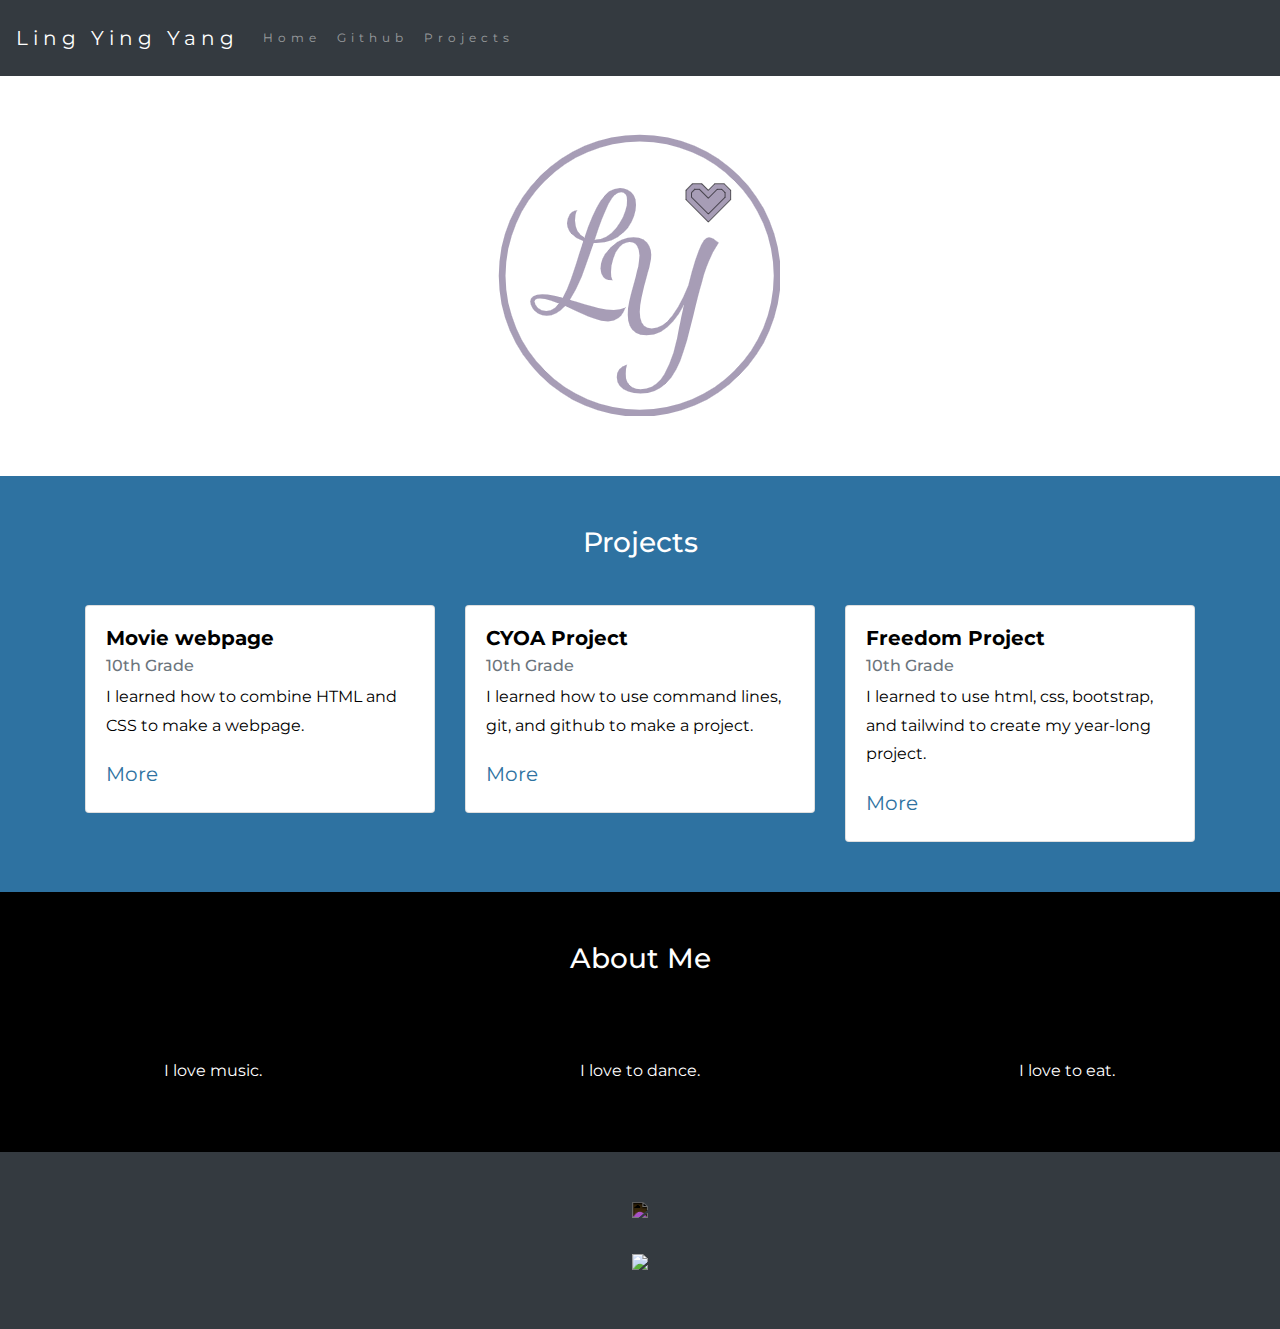
==== index.html @ 585fb7e0 "change name" ====
<!DOCTYPE html>
<html lang="en">

<head>
    <title class="owner-name">#</title>
    <meta charset="utf-8">
    <meta name="viewport" content="width=device-width, initial-scale=1">
    <link rel="stylesheet" href="https://stackpath.bootstrapcdn.com/bootstrap/4.3.1/css/bootstrap.min.css">
    <link href="https://fonts.googleapis.com/css?family=Montserrat" rel="stylesheet">
    <link rel="stylesheet" href="style.css" type="text/css">
    <script src="https://code.jquery.com/jquery-3.3.1.slim.min.js"></script>
    <script src="https://cdnjs.cloudflare.com/ajax/libs/popper.js/1.14.7/umd/popper.min.js"></script>
    <script src="https://stackpath.bootstrapcdn.com/bootstrap/4.3.1/js/bootstrap.min.js"></script>

</head>

<body>

    <!-- Navbar -->

    <nav class="navbar navbar-expand-lg navbar-dark bg-dark">
        <a class="navbar-brand owner-name" href="#"></a>
        <button class="navbar-toggler" type="button" data-toggle="collapse" data-target="#navbarSupportedContent" aria-controls="navbarSupportedContent" aria-expanded="false" aria-label="Toggle navigation">
            <span class="navbar-toggler-icon"></span>
        </button>

        <div class="collapse navbar-collapse" id="navbarSupportedContent">
            <ul class="navbar-nav mr-auto">
                <li class="nav-item">
                    <a class="nav-link" href="index.html">Home</a>
                </li>
                <li class="nav-item">
                    <a class="nav-link" href="#" id="github" target="_blank">Github</a>
                </li>
                <li class="nav-item">
                    <a class="nav-link" href="#projects">Projects</a>
                </li>
            </ul>
        </div>
    </nav>

    <!-- First Container -->
    <div class="container-fluid bg-1 text-center">
        <!--<h1 class="margin">Name</h1>-->
        <img src="img/lingying-logo.png" class="img-fluid" alt="Logo" id="logo">
    </div>

    <!-- Second Container -->
    <div class="container-fluid bg-2 text-center" id="projects">
        <h3 class="margin">Projects</h3>

        <div class="container">
            <div class="row">

                <!--
                <div class="col-sm-4">
                    <div class="card">
                        <div class="card-body">
                            <h5 class="card-title">Project Name</h5>
                            <h6 class="card-subtitle mb-2 text-muted">10th Grade</h6>
                            <p class="card-text">A brief explanation of the project.</p>
                            <a href="#" class="card-link">More</a>
                        </div>
                    </div>
                </div>
                -->
                
                <div class="col-sm-4">
                    <div class="card">
                        <div class="card-body">
                            <h5 class="card-title">Movie webpage</h5>
                            <h6 class="card-subtitle mb-2 text-muted">10th Grade</h6>
                            <p class="card-text">I learned how to combine HTML and CSS to make a webpage.</p>
                            <a href="projects/movie-webpage1.html" class="card-link">More</a>
                        </div>
                    </div>
                </div>
                
                <div class="col-sm-4">
                    <div class="card">
                        <div class="card-body">
                            <h5 class="card-title">CYOA Project</h5>
                            <h6 class="card-subtitle mb-2 text-muted">10th Grade</h6>
                            <p class="card-text">I learned how to use command lines, git, and github to make a project.</p>
                            <a href="projects/cyoa.html" class="card-link">More</a>
                        </div>
                    </div>
                </div>
                
                <div class="col-sm-4">
                    <div class="card">
                        <div class="card-body">
                            <h5 class="card-title">Freedom Project</h5>
                            <h6 class="card-subtitle mb-2 text-muted">10th Grade</h6>
                            <p class="card-text">I learned to use html, css, bootstrap, and tailwind to create my year-long project.</p>
                            <a href="projects/sep10-fp.html" class="card-link">More</a>
                        </div>
                    </div>
                </div>

            </div>
        </div>
        </a>
    </div>

    <!-- Third Container (Grid) -->
    <div class="container-fluid bg-3 text-center">
        <h3 class="margin">About Me</h3><br>
        <div class="row">
            <div class="col-sm-4">
                <p>I love music.</p>
            </div>
            <div class="col-sm-4">
                <p>I love to dance.</p>
            </div>
            <div class="col-sm-4">
                <p>I love to eat.</p>
            </div>
        </div>
    </div>

    <!-- Footer -->
    <footer class="container-fluid bg-4 text-center">
        <a href="#" target="_blank" id="fork"><img src="img/fork.png"></a><br>
        <a href="https://hstatsep.github.io" target="_blank"><img src="https://hstatsep.github.io/img/hstatsep-logo-small.png" id="sep"></a>
    </footer>


    <script src="script.js"></script>
</body>

</html>
---- style.css ----
html, body {
    height: 100%;
}

body {
    font: 20px Montserrat, sans-serif;
    line-height: 1.8;
    color: #f5f6f7;
}

p {
    font-size: 16px;
}

a {
    color: #2e72a1;
}

#logo, .project-img {
    max-height: 300px;
}

#fork img{
    height: 25px;
    margin-bottom: 25px;
    filter: invert(1);
}

#sep {
    height: 75px;
}

.margin {
    margin-bottom: 45px;
}

.bg-1 {
    background-color: #ffffff; /* White */
    color: #555555;
}

.bg-2 {
    background-color: #2e72a1; /* Blue */
    color: #ffffff;
}

.card {
    color: black;
    text-align: left;
}

.card-title {
    font-weight: 700;
}

.bg-3 {
    background-color: #000000; /* Black */
    color: #ffffff;
}

.bg-4 {
    background-color: #343a40; /* Dark Gray */
    color: #fff;
}

.container-fluid {
    padding-top: 50px;
    padding-bottom: 50px;
}

.navbar {
    padding-top: 15px;
    padding-bottom: 15px;
    border: 0;
    border-radius: 0;
    margin-bottom: 0;
    font-size: 12px;
    letter-spacing: 5px;
}

.navbar-nav li a:hover {
    color: #2e72a1 !important;
}
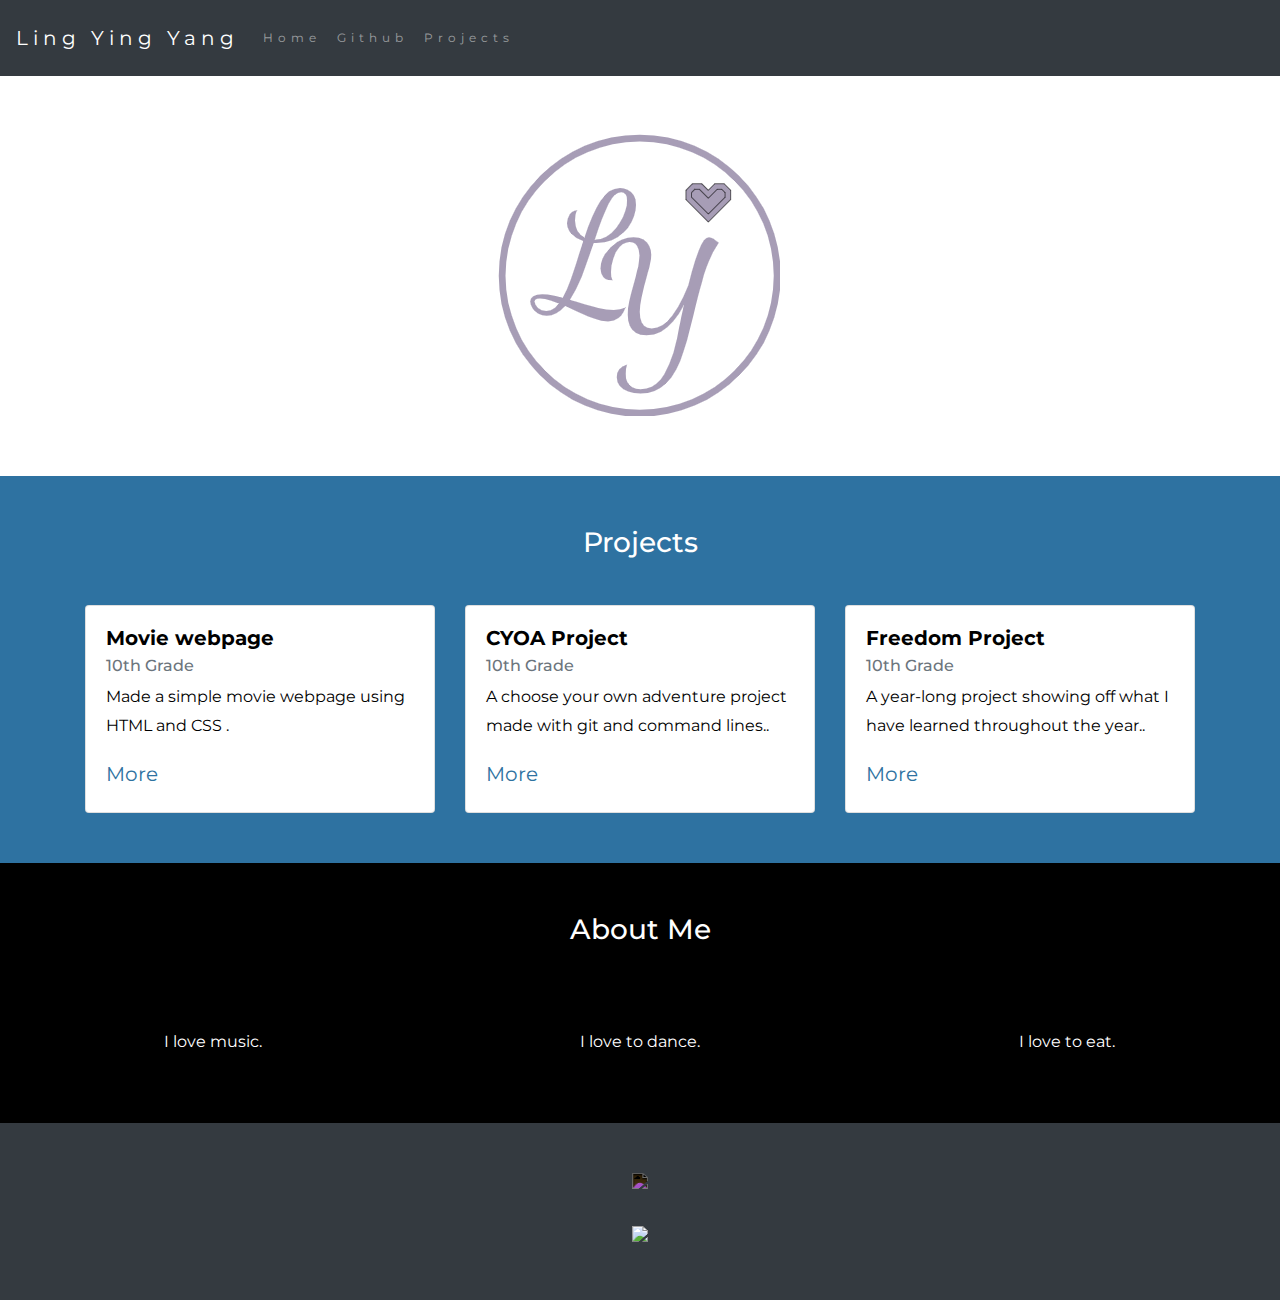
==== commit 02388cbc: "fix blog" ====
--- a/index.html
+++ b/index.html
@@ -70,7 +70,7 @@
                         <div class="card-body">
                             <h5 class="card-title">Movie webpage</h5>
                             <h6 class="card-subtitle mb-2 text-muted">10th Grade</h6>
-                            <p class="card-text">I learned how to combine HTML and CSS to make a webpage.</p>
+                            <p class="card-text"> Made a simple movie webpage using HTML and CSS .</p>
                             <a href="projects/movie-webpage1.html" class="card-link">More</a>
                         </div>
                     </div>
@@ -81,7 +81,7 @@
                         <div class="card-body">
                             <h5 class="card-title">CYOA Project</h5>
                             <h6 class="card-subtitle mb-2 text-muted">10th Grade</h6>
-                            <p class="card-text">I learned how to use command lines, git, and github to make a project.</p>
+                            <p class="card-text">A choose your own adventure project made with git and command lines..</p>
                             <a href="projects/cyoa.html" class="card-link">More</a>
                         </div>
                     </div>
@@ -92,7 +92,7 @@
                         <div class="card-body">
                             <h5 class="card-title">Freedom Project</h5>
                             <h6 class="card-subtitle mb-2 text-muted">10th Grade</h6>
-                            <p class="card-text">I learned to use html, css, bootstrap, and tailwind to create my year-long project.</p>
+                            <p class="card-text">A year-long project showing off what I have learned throughout the year..</p>
                             <a href="projects/sep10-fp.html" class="card-link">More</a>
                         </div>
                     </div>
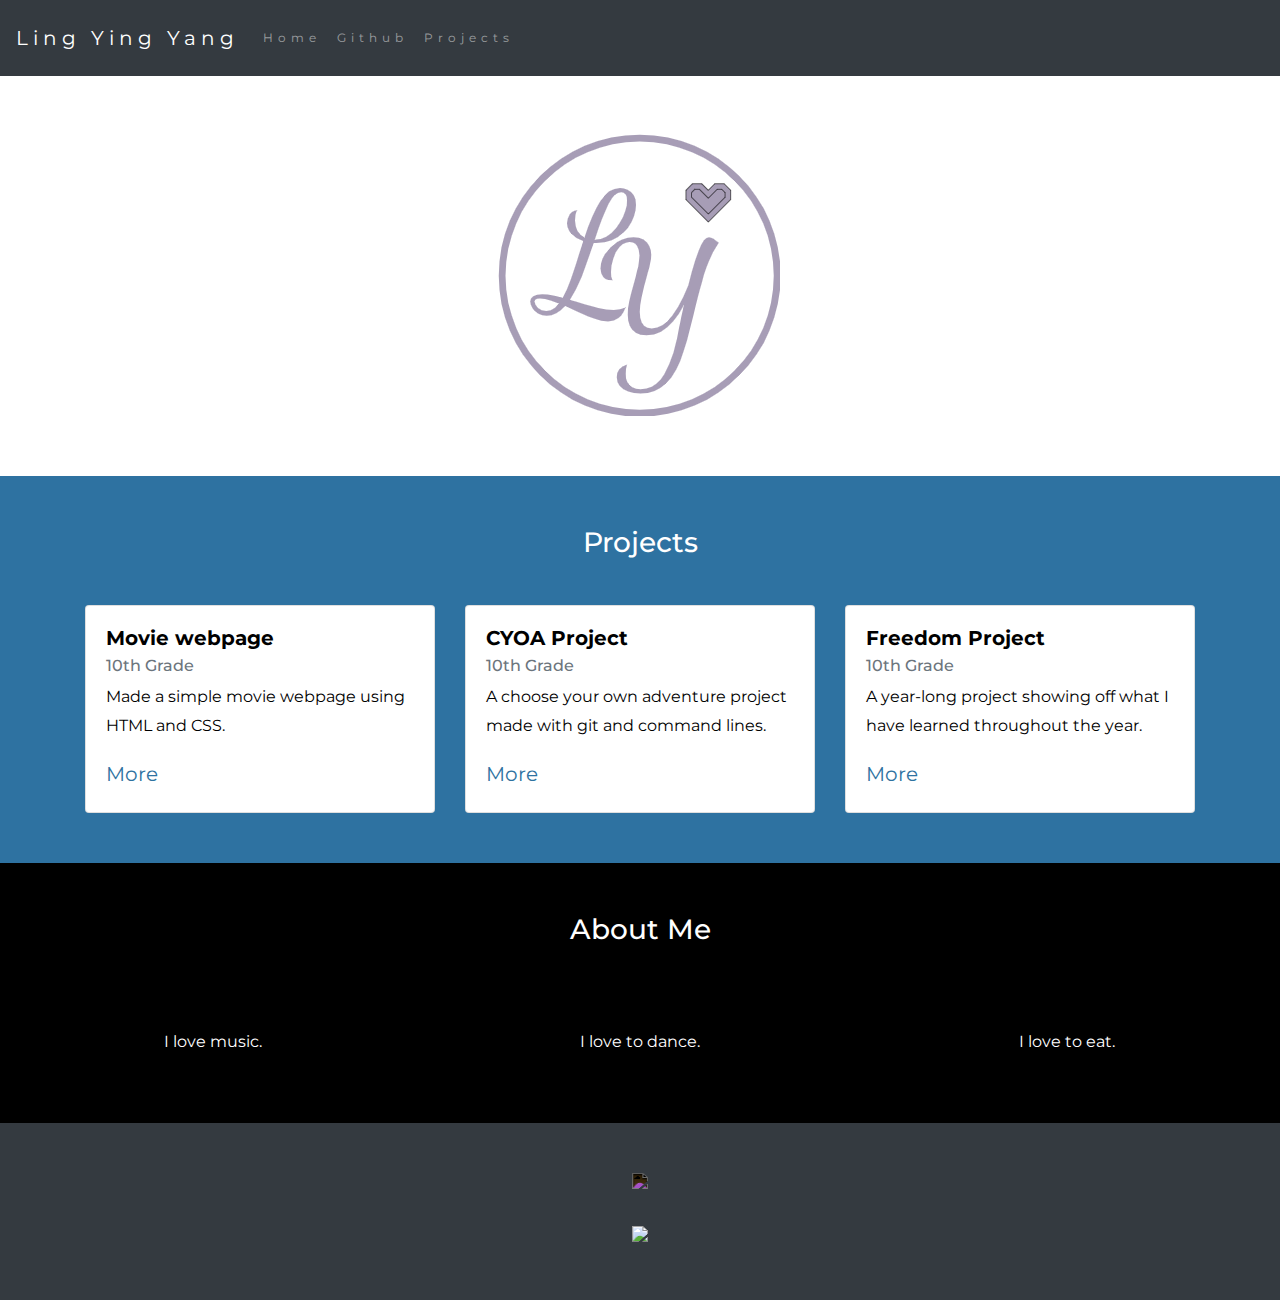
==== commit e1b60dd5: "delete extra periods" ====
--- a/index.html
+++ b/index.html
@@ -70,7 +70,7 @@
                         <div class="card-body">
                             <h5 class="card-title">Movie webpage</h5>
                             <h6 class="card-subtitle mb-2 text-muted">10th Grade</h6>
-                            <p class="card-text"> Made a simple movie webpage using HTML and CSS .</p>
+                            <p class="card-text"> Made a simple movie webpage using HTML and CSS.</p>
                             <a href="projects/movie-webpage1.html" class="card-link">More</a>
                         </div>
                     </div>
@@ -81,7 +81,7 @@
                         <div class="card-body">
                             <h5 class="card-title">CYOA Project</h5>
                             <h6 class="card-subtitle mb-2 text-muted">10th Grade</h6>
-                            <p class="card-text">A choose your own adventure project made with git and command lines..</p>
+                            <p class="card-text">A choose your own adventure project made with git and command lines.</p>
                             <a href="projects/cyoa.html" class="card-link">More</a>
                         </div>
                     </div>
@@ -92,7 +92,7 @@
                         <div class="card-body">
                             <h5 class="card-title">Freedom Project</h5>
                             <h6 class="card-subtitle mb-2 text-muted">10th Grade</h6>
-                            <p class="card-text">A year-long project showing off what I have learned throughout the year..</p>
+                            <p class="card-text">A year-long project showing off what I have learned throughout the year.</p>
                             <a href="projects/sep10-fp.html" class="card-link">More</a>
                         </div>
                     </div>
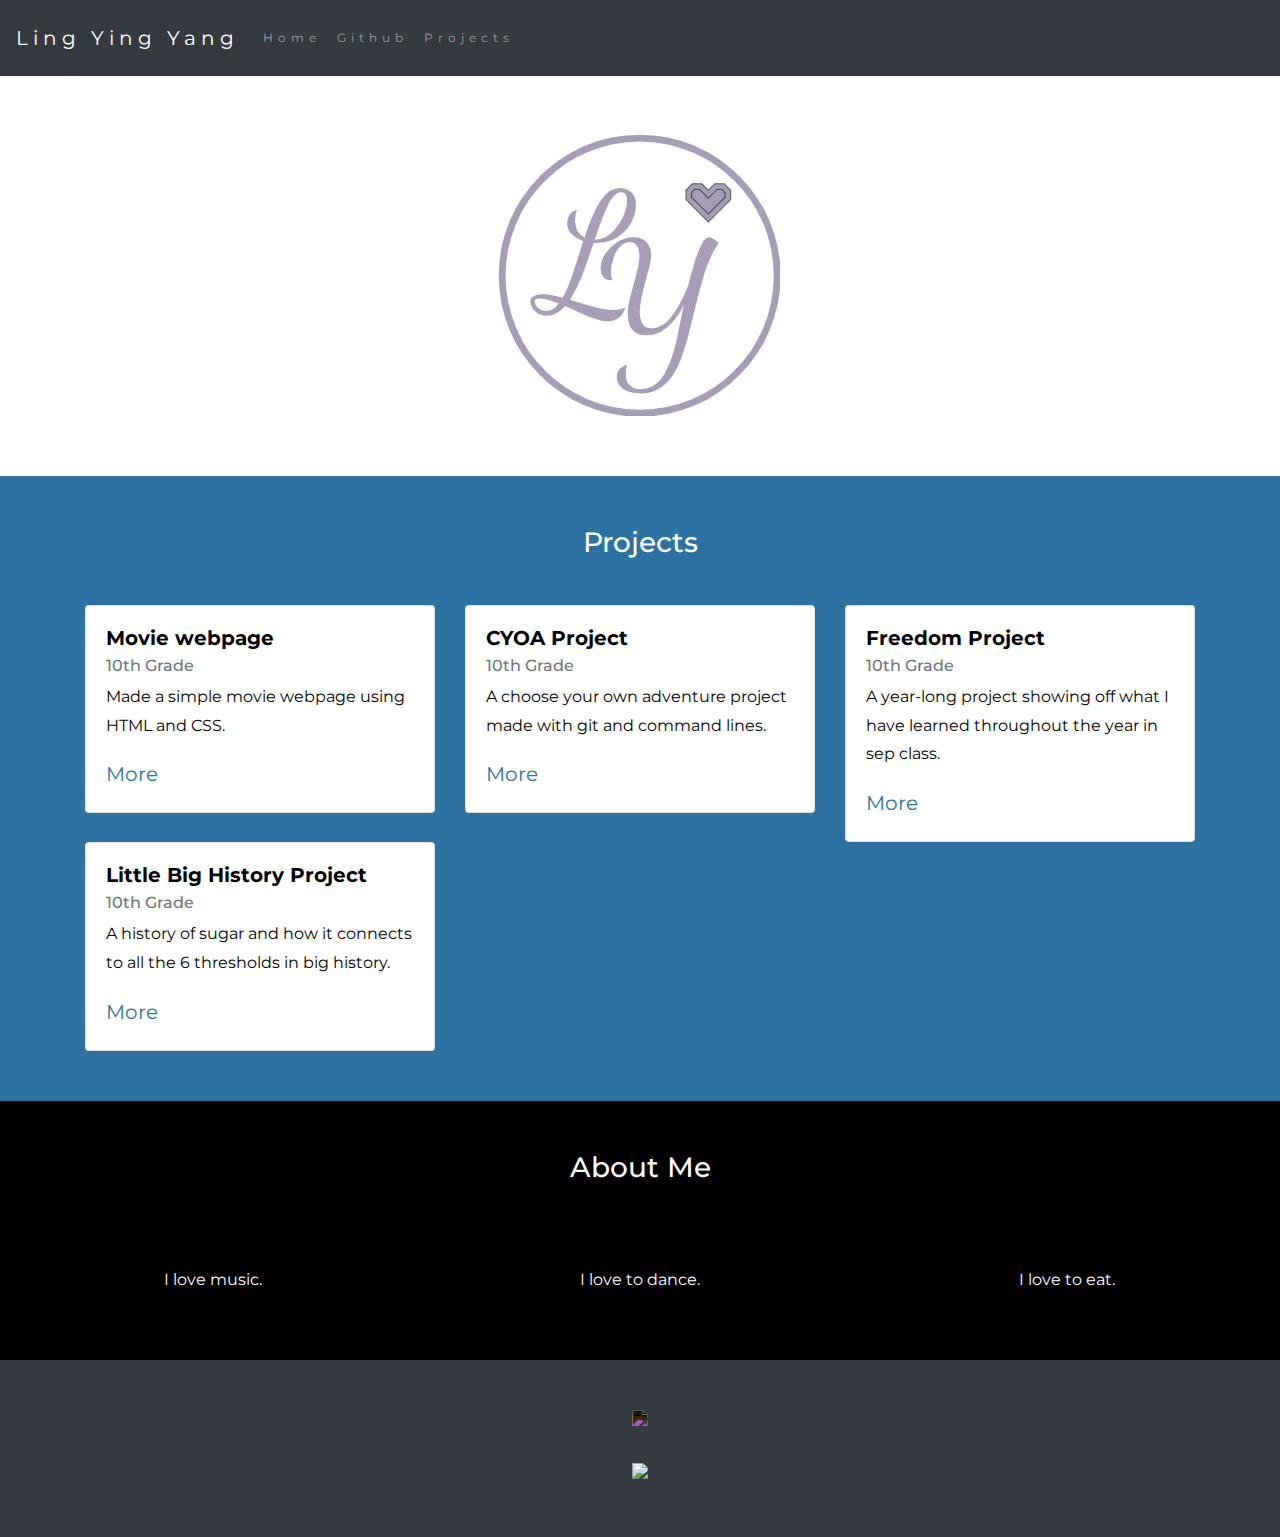
==== commit 4180ddcd: "update repo" ====
--- a/index.html
+++ b/index.html
@@ -64,7 +64,7 @@
                     </div>
                 </div>
                 -->
-                
+
                 <div class="col-sm-4">
                     <div class="card">
                         <div class="card-body">
@@ -75,7 +75,7 @@
                         </div>
                     </div>
                 </div>
-                
+
                 <div class="col-sm-4">
                     <div class="card">
                         <div class="card-body">
@@ -86,14 +86,25 @@
                         </div>
                     </div>
                 </div>
-                
+
                 <div class="col-sm-4">
                     <div class="card">
                         <div class="card-body">
                             <h5 class="card-title">Freedom Project</h5>
                             <h6 class="card-subtitle mb-2 text-muted">10th Grade</h6>
-                            <p class="card-text">A year-long project showing off what I have learned throughout the year.</p>
+                            <p class="card-text">A year-long project showing off what I have learned throughout the year in sep class.</p>
                             <a href="projects/sep10-fp.html" class="card-link">More</a>
+                        </div>
+                    </div>
+                </div>
+
+                <div class="col-sm-4">
+                    <div class="card">
+                        <div class="card-body">
+                            <h5 class="card-title">Little Big History Project</h5>
+                            <h6 class="card-subtitle mb-2 text-muted">10th Grade</h6>
+                            <p class="card-text">A history of sugar and how it connects to all the 6 thresholds in big history.</p>
+                            <a href="projects/bhp.html" class="card-link">More</a>
                         </div>
                     </div>
                 </div>
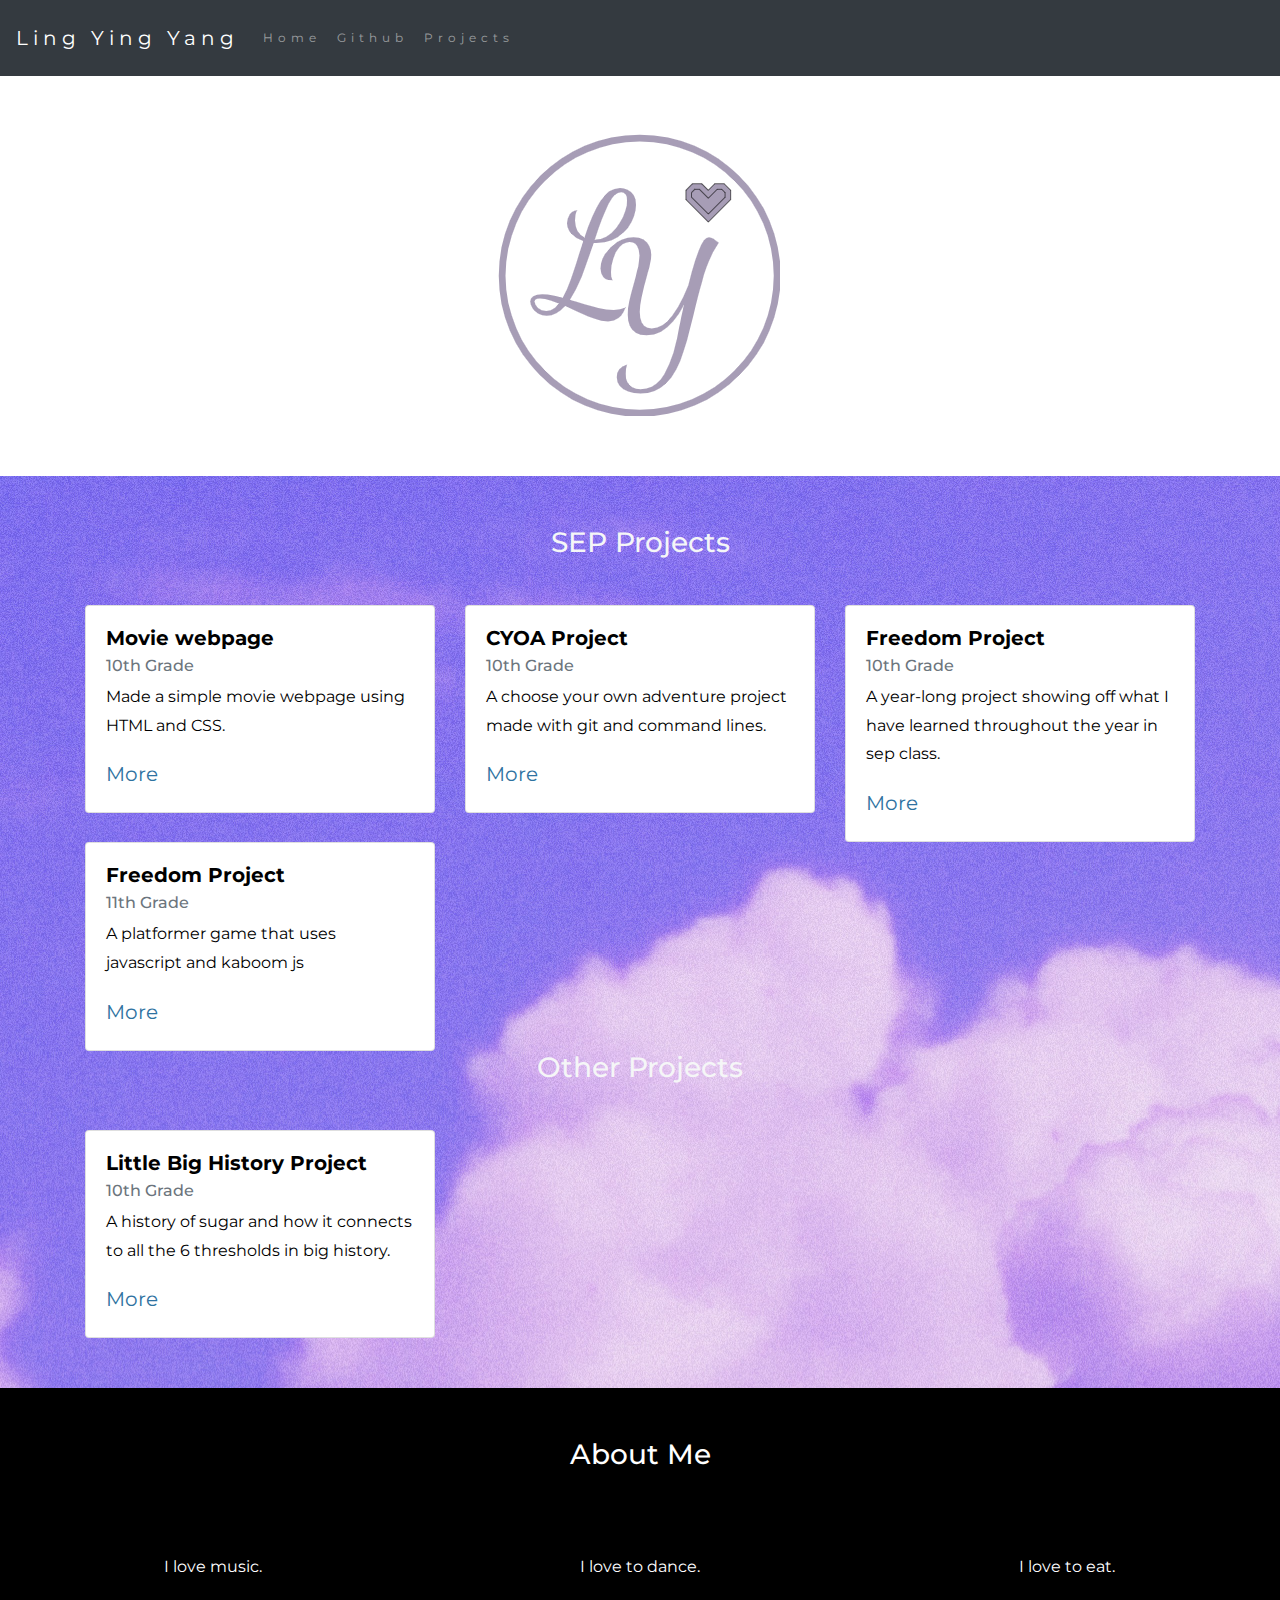
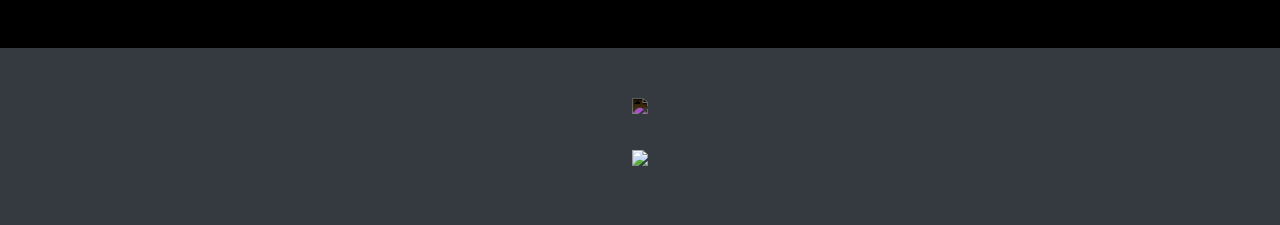
==== commit 7942523d: "sep11" ====
--- a/index.html
+++ b/index.html
@@ -47,7 +47,7 @@
 
     <!-- Second Container -->
     <div class="container-fluid bg-2 text-center" id="projects">
-        <h3 class="margin">Projects</h3>
+        <h3 class="margin">SEP Projects</h3>
 
         <div class="container">
             <div class="row">
@@ -101,6 +101,39 @@
                 <div class="col-sm-4">
                     <div class="card">
                         <div class="card-body">
+                            <h5 class="card-title">Freedom Project</h5>
+                            <h6 class="card-subtitle mb-2 text-muted">11th Grade</h6>
+                            <p class="card-text">A platformer game that uses javascript and kaboom js</p>
+                            <a href="projects/sep11-fp.html" class="card-link">More</a>
+                        </div>
+                    </div>
+                </div>
+
+
+            </div>
+        </div>
+
+        <h3 class="margin"> Other Projects</h3>
+        <div class="container">
+            <div class="row">
+
+                <!--
+                <div class="col-sm-4">
+                    <div class="card">
+                        <div class="card-body">
+                            <h5 class="card-title">Project Name</h5>
+                            <h6 class="card-subtitle mb-2 text-muted">10th Grade</h6>
+                            <p class="card-text">A brief explanation of the project.</p>
+                            <a href="#" class="card-link">More</a>
+                        </div>
+                    </div>
+                </div>
+                -->
+
+
+                <div class="col-sm-4">
+                    <div class="card">
+                        <div class="card-body">
                             <h5 class="card-title">Little Big History Project</h5>
                             <h6 class="card-subtitle mb-2 text-muted">10th Grade</h6>
                             <p class="card-text">A history of sugar and how it connects to all the 6 thresholds in big history.</p>
@@ -113,6 +146,7 @@
         </div>
         </a>
     </div>
+
 
     <!-- Third Container (Grid) -->
     <div class="container-fluid bg-3 text-center">
--- a/style.css
+++ b/style.css
@@ -40,8 +40,10 @@
 }
 
 .bg-2 {
-    background-color: #2e72a1; /* Blue */
-    color: #ffffff;
+    background: url("../img/bg4.jpg")
+}
+.bg-6 {
+    background-color: #dec64b ;
 }
 
 .card {
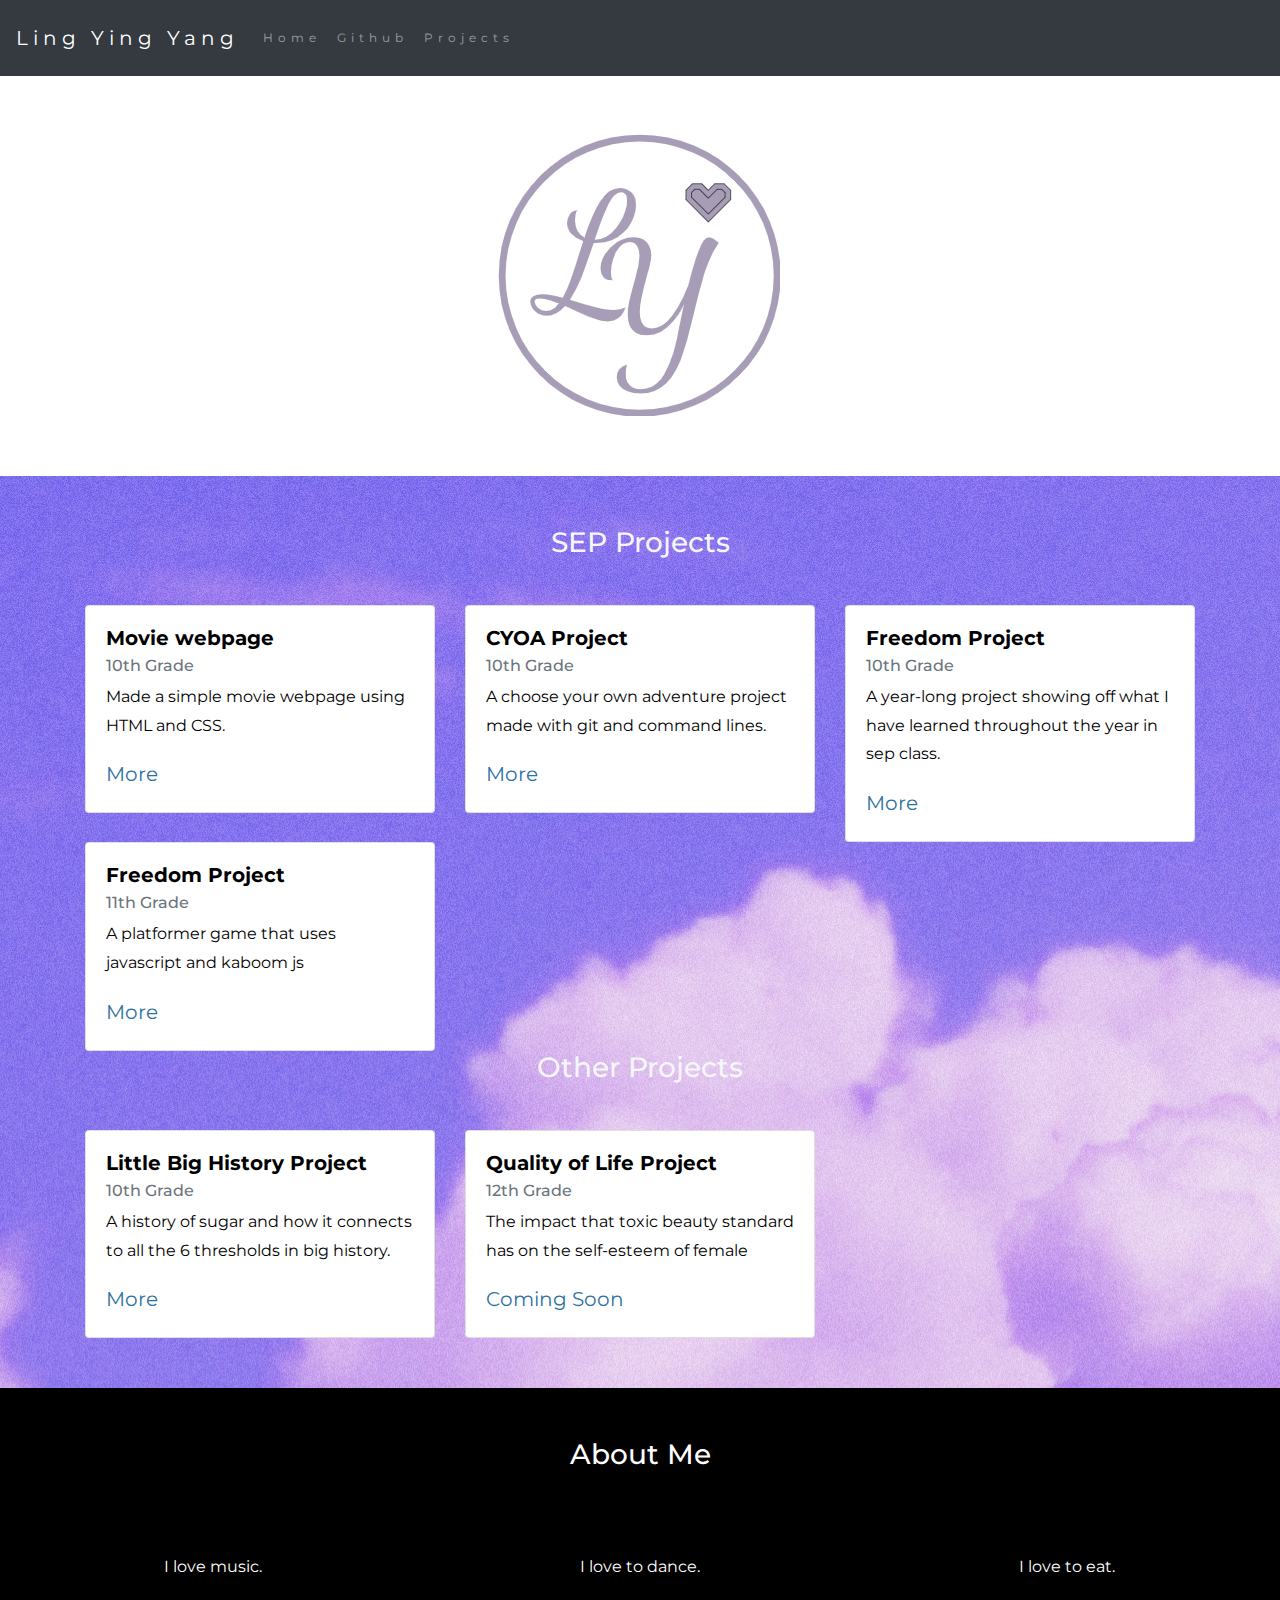
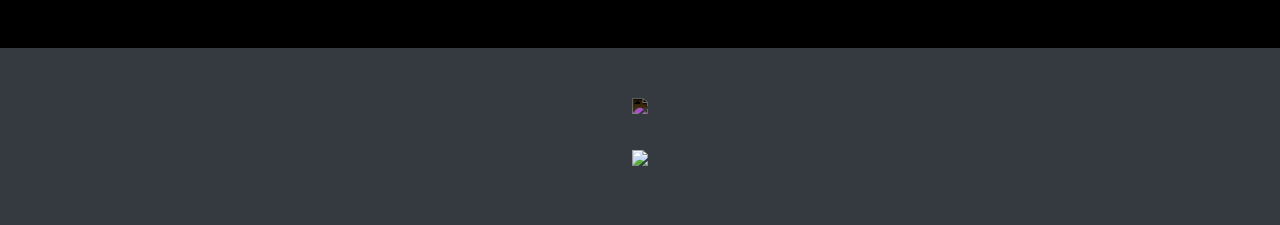
==== commit 89390be4: "qol" ====
--- a/index.html
+++ b/index.html
@@ -142,6 +142,17 @@
                     </div>
                 </div>
 
+                <div class="col-sm-4">
+                    <div class="card">
+                        <div class="card-body">
+                            <h5 class="card-title">Quality of Life Project</h5>
+                            <h6 class="card-subtitle mb-2 text-muted">12th Grade</h6>
+                            <p class="card-text">The impact that toxic beauty standard has on the self-esteem of female</p>
+                            <a href="quality-of-life.html" class="card-link">Coming Soon</a>
+                        </div>
+                    </div>
+                </div>
+
             </div>
         </div>
         </a>
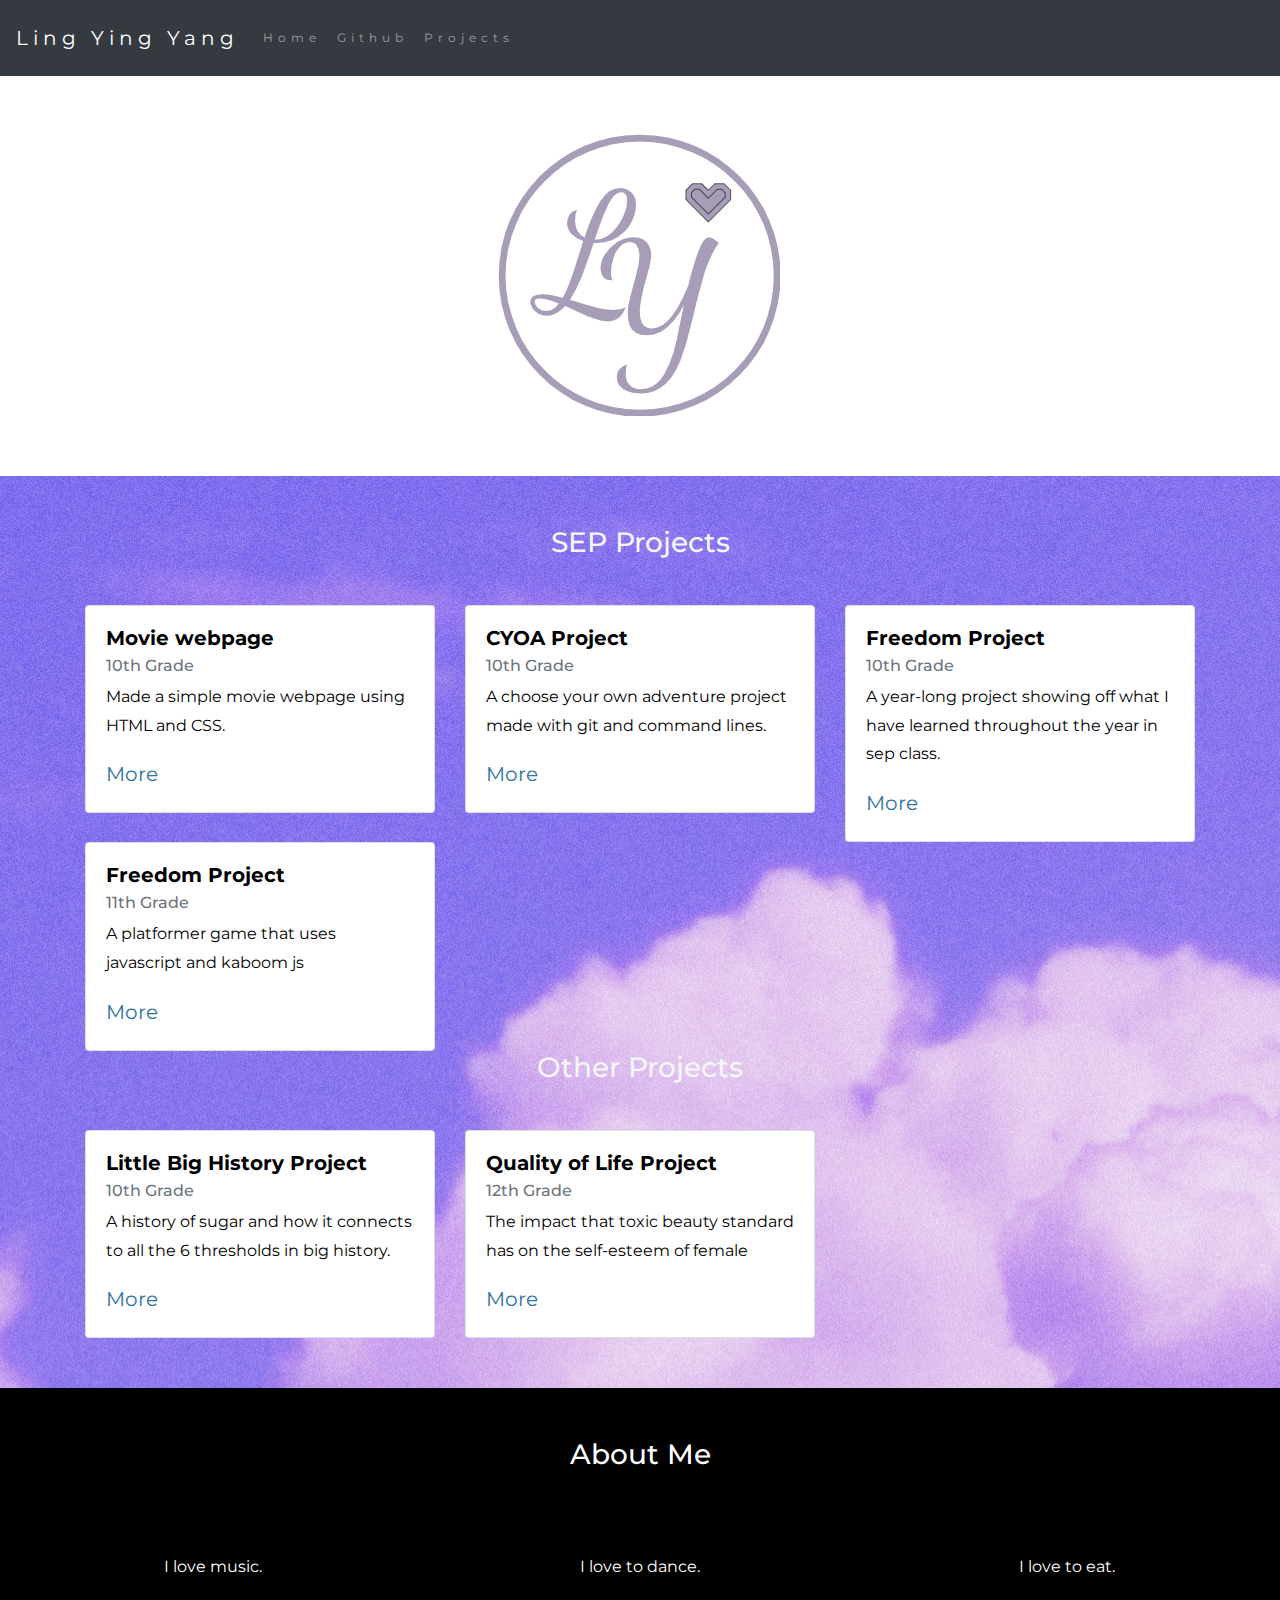
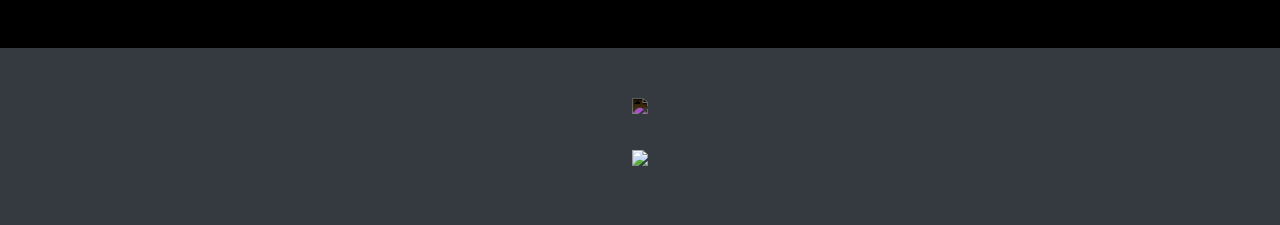
==== commit 13897547: "Update index.html" ====
--- a/index.html
+++ b/index.html
@@ -148,7 +148,7 @@
                             <h5 class="card-title">Quality of Life Project</h5>
                             <h6 class="card-subtitle mb-2 text-muted">12th Grade</h6>
                             <p class="card-text">The impact that toxic beauty standard has on the self-esteem of female</p>
-                            <a href="quality-of-life.html" class="card-link">Coming Soon</a>
+                            <a href="projects/quality-of-life.html" class="card-link">More</a>
                         </div>
                     </div>
                 </div>
